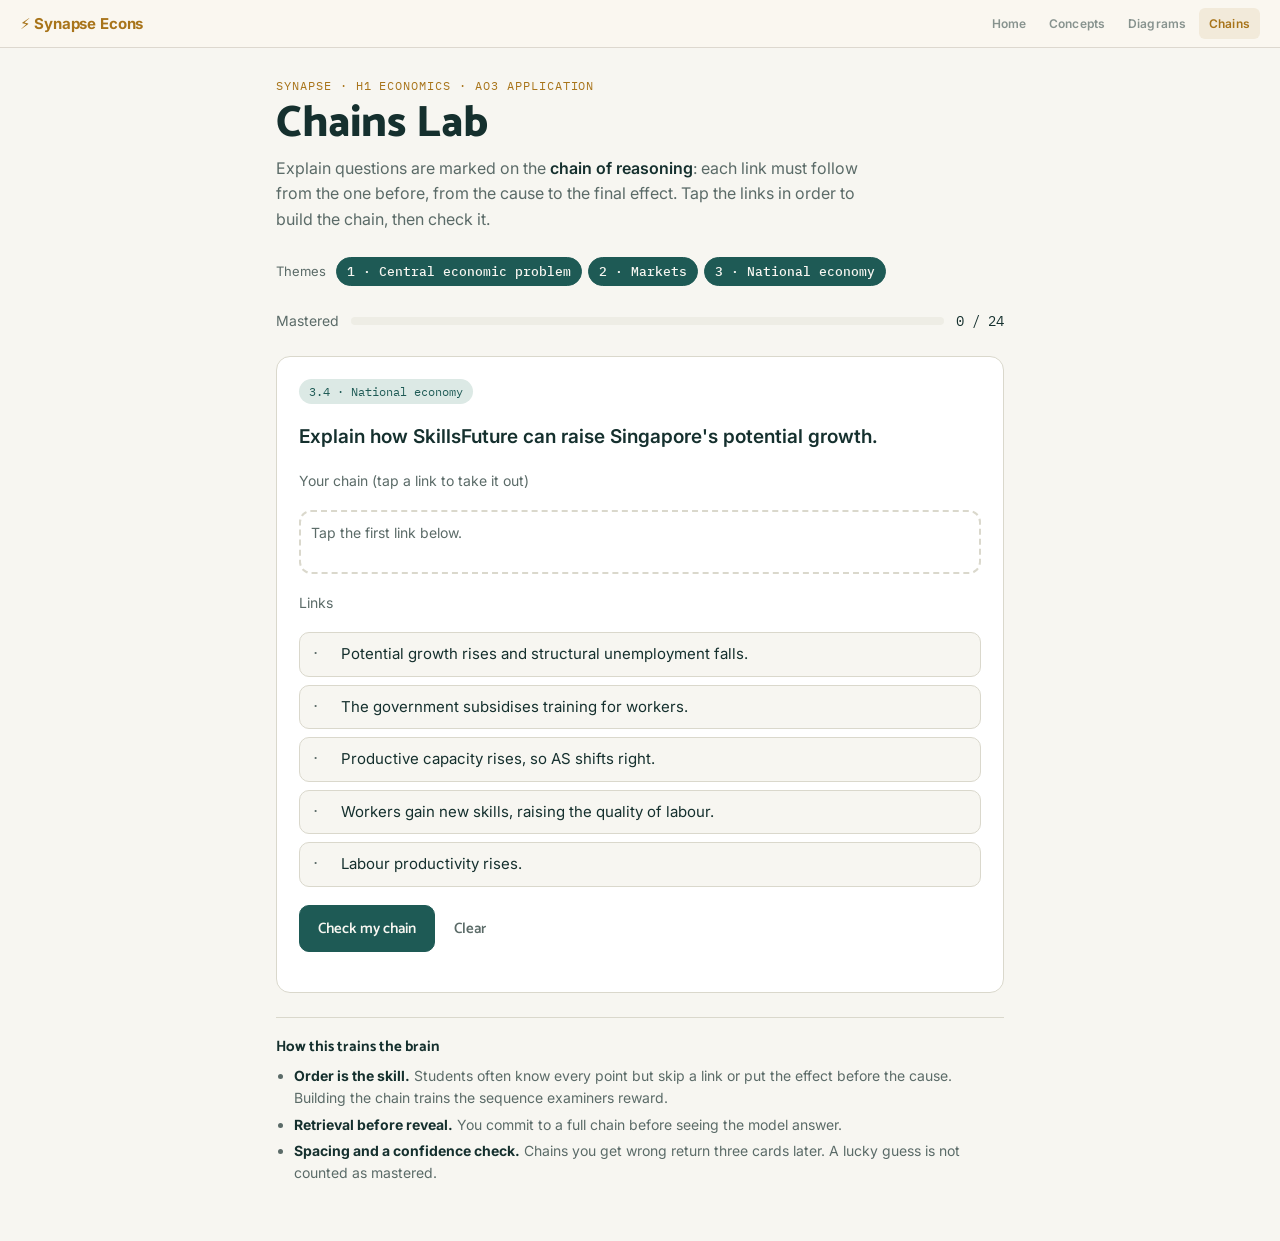
==== chains.html @ 805edfa6 "Synapse Econs v1: home page and Concepts, Diagrams and Chains labs for H1 Economics Built from the S" ====
<!DOCTYPE html>
<html lang="en-SG">
<head>
<meta charset="UTF-8">
<meta name="viewport" content="width=device-width,initial-scale=1,viewport-fit=cover">
<meta name="description" content="Build the chain of reasoning for H1 Economics explain questions, link by link.">
<meta property="og:title" content="Synapse Chains Lab">
<meta property="og:description" content="Build the chain of reasoning for H1 Economics explain questions, link by link.">
<meta property="og:type" content="website">
<link rel="icon" href="favicon.svg" type="image/svg+xml">
<title>Synapse Chains Lab</title>
<link rel="preconnect" href="https://fonts.googleapis.com">
<link rel="preconnect" href="https://fonts.gstatic.com" crossorigin>
<link rel="stylesheet" href="https://fonts.googleapis.com/css2?family=Catamaran:wght@500;700;800&family=Inter:wght@400;500;600&family=IBM+Plex+Mono:wght@500&display=swap">
<link rel="stylesheet" href="assets/lab.css">
</head>
<body class="light-nav">

<nav id="site-nav" aria-label="Synapse Econs navigation">
  <a class="nav-logo" href="index.html">⚡ Synapse Econs</a>
  <div class="nav-links">
    <a href="index.html" data-page="home">Home</a>
    <a href="concepts.html" data-page="concepts">Concepts</a>
    <a href="shifts.html" data-page="shifts">Diagrams</a>
    <a href="chains.html" data-page="chains">Chains</a>
  </div>
</nav>
<script>
(function(){
  var p=document.currentScript.closest('body').querySelectorAll('[data-page]');
  var cur=location.pathname.split('/').pop().replace('.html','');
  if(!cur||cur==='')cur='home';
  p.forEach(function(a){if(a.dataset.page===cur)a.classList.add('active')});
})();
</script>

<div class="wrap">
  <header>
    <div class="eyebrow">Synapse · H1 Economics · AO3 Application</div>
    <h1>Chains Lab</h1>
    <p class="lede">Explain questions are marked on the <b>chain of reasoning</b>: each link must follow from the one before, from the cause to the final effect. Tap the links in order to build the chain, then check it.</p>
  </header>

  <div class="levels" id="themes"><span class="lab">Themes</span></div>
  <div class="meter"><span>Mastered</span><div class="bar"><i class="mbar"></i></div><span class="num mnum"></span></div>
  <div class="card" id="dcard"></div>

  <footer class="why">
    <h3>How this trains the brain</h3>
    <ul>
      <li><b>Order is the skill.</b> Students often know every point but skip a link or put the effect before the cause. Building the chain trains the sequence examiners reward.</li>
      <li><b>Retrieval before reveal.</b> You commit to a full chain before seeing the model answer.</li>
      <li><b>Spacing and a confidence check.</b> Chains you get wrong return three cards later. A lucky guess is not counted as mastered.</li>
    </ul>
  </footer>
</div>

<script>
const esc=t=>String(t).replace(/[&<>"]/g,c=>({"&":"&amp;","<":"&lt;",">":"&gt;",'"':"&quot;"}[c]));
const shuffle=a=>{a=a.slice();for(let i=a.length-1;i>0;i--){const j=Math.random()*(i+1)|0;[a[i],a[j]]=[a[j],a[i]]}return a};
const pick=a=>a[Math.random()*a.length|0];
const ARCH=new URLSearchParams(location.search).get('view')==='architect';
const CHAINS=[
 {k:"2.1",q:"Explain how a higher excise duty on cigarettes affects consumer expenditure on cigarettes, given that demand is price inelastic.",x:[
  "The tax raises each unit's cost to sellers.",
  "Supply falls and the supply curve shifts left.",
  "At the original price there is a shortage, so the price rises.",
  "Quantity demanded falls along the demand curve.",
  "As demand is price inelastic, quantity falls proportionately less than price rises, so consumer expenditure rises."]},
 {k:"2.1",q:"Explain how the price mechanism responds to a rise in demand for electric vehicles.",x:[
  "Demand rises and creates a shortage at the original price.",
  "The price of EVs rises, signalling that consumers want more of them.",
  "Higher prices raise expected profits, giving firms an incentive to produce more.",
  "Resources move into EV production from other uses.",
  "The higher price also rations the available EVs among buyers willing and able to pay."]},
 {k:"2.1",q:"Explain how a maximum rent set below equilibrium affects the rental housing market.",x:[
  "The government sets the maximum rent below the equilibrium rent.",
  "Quantity demanded rises while quantity supplied falls.",
  "A shortage of rental housing results.",
  "Price can no longer ration, so units go by queues, ballots or connections.",
  "Some low-income tenants still cannot find housing, and illegal side payments may appear."]},
 {k:"2.1",q:"Explain how a minimum wage set above the equilibrium wage affects low-wage workers.",x:[
  "The minimum wage is set above the equilibrium wage.",
  "Firms demand less labour as it is now dearer.",
  "More people want to work at the higher wage, so labour supplied rises.",
  "A surplus of labour appears: unemployment among low-wage workers.",
  "Workers who keep their jobs earn more, which improves equity for them."]},
 {k:"2.2",q:"Explain why a free market over-produces goods that generate pollution.",x:[
  "Producers decide output where MPB = MPC, ignoring third parties.",
  "Production imposes an external cost (MEC) on third parties, such as poorer air quality.",
  "So MSC lies above MPC.",
  "Market output exceeds the social optimum where MSB = MSC.",
  "Too many resources go to the good, creating a deadweight loss: market failure."]},
 {k:"2.2",q:"Explain why a free market under-consumes education.",x:[
  "Individuals consume education where MPB = MPC.",
  "Education gives external benefits (MEB), such as a more productive workforce.",
  "So MSB lies above MPB.",
  "Market output is below the social optimum where MSB = MSC.",
  "Too few resources go to education, creating a deadweight loss: market failure."]},
 {k:"2.2",q:"Explain why the free market will not provide street lighting.",x:[
  "Street lighting is non-excludable: non-payers cannot be stopped from benefiting.",
  "Consumers free-ride and do not reveal their willingness to pay.",
  "Firms cannot charge or make a profit from providing it.",
  "It is also non-rivalrous, so it is efficient for all to use it once it exists.",
  "The market fails to provide it at all, so the government provides it directly, funded by taxes."]},
 {k:"2.2",q:"Explain why people may consume too little health screening without government help.",x:[
  "People under-estimate the benefit of early detection: information failure.",
  "Their perceived MPB is below the true MPB.",
  "They consume less than the amount that best serves their own interest.",
  "Society also loses the external benefit of a healthier workforce.",
  "Consumption is below the social optimum, creating a deadweight loss."]},
 {k:"2.3",q:"Explain how a per-unit tax can correct over-production of a good with a negative externality.",x:[
  "The government sets a tax equal to the MEC at the social optimum.",
  "Producers' costs rise, so the MPC curve shifts up to the MSC.",
  "Producers now take the external cost into account.",
  "Output falls to where MSB = MSC.",
  "The deadweight loss is removed and allocative efficiency is restored."]},
 {k:"2.3",q:"Explain how a subsidy on vaccinations moves consumption towards the social optimum.",x:[
  "The government pays producers a subsidy for each vaccination given.",
  "Costs of providing vaccinations fall, so supply shifts right.",
  "The price to consumers falls.",
  "Quantity demanded rises along the demand curve.",
  "Consumption moves towards the social optimum, reducing the deadweight loss."]},
 {k:"2.3",q:"Explain how tradeable permits limit carbon emissions at the lowest cost.",x:[
  "The government caps total emissions and issues permits up to the cap.",
  "Firms that can cut emissions cheaply do so and sell their spare permits.",
  "Firms with high costs of cutting emissions buy permits instead.",
  "Emissions are cut where it is cheapest to do so.",
  "Total pollution is held at the cap, and firms have an ongoing incentive to adopt cleaner technology."]},
 {k:"2.3",q:"Explain how public education reduces the over-consumption of sugary drinks.",x:[
  "Consumers under-estimate the health costs of sugary drinks.",
  "A campaign gives them accurate information on those costs.",
  "Their perceived benefit falls closer to the true benefit.",
  "Demand for sugary drinks falls.",
  "Consumption moves towards the social optimum, though change may be slow."]},
 {k:"1.1",q:"Explain the opportunity cost of higher government healthcare spending for an ageing population.",x:[
  "The government's budget is limited: resources are scarce.",
  "Spending more on healthcare means choosing to allocate funds there.",
  "Less is then available for other uses such as education or defence.",
  "The opportunity cost is the next best use of those funds that is forgone.",
  "The government must weigh this trade-off against the benefits of better healthcare."]},
 {k:"3.4",q:"Explain how expansionary fiscal policy can reduce demand-deficient unemployment.",x:[
  "The government raises spending on infrastructure.",
  "Government spending (G) rises, so AD shifts right.",
  "Firms raise output and hire more workers to meet the extra demand.",
  "Higher incomes raise consumption, a multiplied rise in national income.",
  "Real output rises and demand-deficient unemployment falls."]},
 {k:"3.3",q:"Explain how strong demand can cause demand-pull inflation.",x:[
  "Rising consumer confidence and export demand increase spending.",
  "AD shifts right.",
  "The economy is near full employment, so output cannot rise much further.",
  "Firms compete for scarce resources and raise prices.",
  "The general price level rises: demand-pull inflation."]},
 {k:"3.3",q:"Explain how a rise in world oil prices can cause cost-push inflation in Singapore.",x:[
  "World oil prices rise sharply.",
  "Firms' costs of production rise, as oil is a key input.",
  "AS shifts left.",
  "The general price level rises while real output falls.",
  "This is cost-push inflation, with higher unemployment too."]},
 {k:"3.4",q:"Explain how MAS can use the exchange rate to dampen imported inflation.",x:[
  "MAS allows the S$NEER to appreciate at a faster rate.",
  "Imports become cheaper in S$ terms.",
  "Costs of imported inputs and consumer goods fall.",
  "Cost-push pressure eases and AS is helped.",
  "The general price level rises less: imported inflation is dampened."]},
 {k:"3.4",q:"Explain how SkillsFuture can raise Singapore's potential growth.",x:[
  "The government subsidises training for workers.",
  "Workers gain new skills, raising the quality of labour.",
  "Labour productivity rises.",
  "Productive capacity rises, so AS shifts right.",
  "Potential growth rises and structural unemployment falls."]},
 {k:"3.3",q:"Explain how a global recession can raise unemployment in Singapore.",x:[
  "Incomes in Singapore's trading partners fall.",
  "Demand for Singapore's exports falls.",
  "AD shifts left.",
  "Firms cut output and need fewer workers.",
  "Demand-deficient unemployment rises."]},
 {k:"3.3",q:"Explain how automation can cause structural unemployment.",x:[
  "Firms adopt technology that automates tasks such as checkout.",
  "Demand for workers with those skills falls.",
  "Displaced workers lack the skills new jobs require.",
  "This occupational immobility prevents them from filling vacancies.",
  "Unemployment persists due to the mismatch: structural unemployment."]},
 {k:"3.2",q:"Explain how inflation can lower the material standard of living.",x:[
  "The general price level rises faster than nominal incomes.",
  "Real incomes fall.",
  "Households can afford fewer goods and services.",
  "The material standard of living falls.",
  "Those on fixed incomes, such as retirees, are hit hardest."]},
 {k:"3.4",q:"Explain how transfer payments can support inclusive growth.",x:[
  "The government collects more tax from higher-income groups.",
  "It gives transfers such as GST Vouchers and Workfare to lower-income households.",
  "Disposable incomes of poorer households rise relative to richer ones.",
  "The income gap narrows and the Gini coefficient falls.",
  "The benefits of growth are shared more widely: more inclusive growth."]},
 {k:"3.4",q:"Explain how a cut in interest rates raises output in an economy that uses interest-rate policy.",x:[
  "The central bank lowers interest rates.",
  "The cost of borrowing falls.",
  "Firms invest more and households borrow to consume more.",
  "AD shifts right.",
  "Real output and employment rise."]},
 {k:"3.1",q:"Explain how trade affects Singapore's standard of living through AD and AS.",x:[
  "Strong external demand raises Singapore's exports.",
  "Net exports rise, so AD rises.",
  "Imports of cheaper inputs and capital goods lower firms' costs and raise capacity.",
  "AS also rises.",
  "Real national income per capita rises, raising the material standard of living."]}
];

const THEME_NAMES={1:"Central economic problem",2:"Markets",3:"National economy"};
CHAINS.forEach((v,i)=>{v.id=i;v.th=+v.k[0]});
const KEY='synapse-econs-chains-v1';let st={box:{},th:[1,2,3]};
try{const s=JSON.parse(localStorage.getItem(KEY)||'null');if(s&&s.box)st=Object.assign(st,s)}catch(e){}
const save=()=>{try{localStorage.setItem(KEY,JSON.stringify(st))}catch(e){}};
const MASTER=3;const pool=()=>CHAINS.filter(v=>st.th.includes(v.th));
const thEl=document.getElementById('themes');
[1,2,3].forEach(t=>{const b=document.createElement('button');b.className='lv';b.textContent=`${t} · ${THEME_NAMES[t]}`;b.setAttribute('aria-pressed',st.th.includes(t));
  b.onclick=()=>{const on=st.th.includes(t);if(on&&st.th.length===1)return;st.th=on?st.th.filter(x=>x!==t):[...st.th,t].sort();b.setAttribute('aria-pressed',!on);save();meter();startDrill()};thEl.appendChild(b)});
function meter(){const P=pool(),m=P.filter(v=>(st.box[v.id]||0)>=MASTER).length;
  document.querySelector('.mbar').style.width=(P.length?m/P.length*100:0)+'%';document.querySelector('.mnum').textContent=`${m} / ${P.length}`}

let dq=[],cur=null,round={seen:0,first:0},firstSet=new Set();
function startDrill(){dq=shuffle(pool()).sort((a,b)=>(st.box[a.id]||0)-(st.box[b.id]||0)).slice(0,6);round={seen:0,first:0};firstSet=new Set();next()}
function next(){
  const el=document.getElementById('dcard');
  if(!dq.length){
    const P=pool(),m=P.filter(v=>(st.box[v.id]||0)>=MASTER).length;
    el.innerHTML=`<div class="chips"><span class="chip">Round complete</span></div><div class="score">${round.first} / ${round.seen}<small>chains right on the first try</small></div>
      <p class="hint">${m} of ${P.length} chains mastered in the selected themes.</p><div class="row"><button class="btn primary" id="again">Next round</button></div>`;
    document.getElementById('again').onclick=startDrill;return}
  const v=dq.shift();let order=shuffle(v.x.map((_,i)=>i));
  while(v.x.length>1&&order.every((o,i)=>o===i))order=shuffle(order);
  cur={v,order,placed:[],done:false};render();
}
function render(){
  const {v,order,placed,done}=cur,el=document.getElementById('dcard');
  el.innerHTML=`<div class="chips"><span class="chip">${v.k} · ${THEME_NAMES[v.th]}</span>${ARCH?`<span class="arch">id ${v.id} · box ${st.box[v.id]||0}</span>`:''}</div>
    <p class="prompt">${esc(v.q)}</p>
    <p class="hint" style="margin:0">Your chain${done?'':' (tap a link to take it out)'}</p>
    <div class="steps slots" id="slots">${placed.length?placed.map((i,p)=>`<button class="step placed${done?(i===p?' good':' bad'):''}" data-i="${i}" ${done?'disabled':''}><span class="k">${p+1}</span>${esc(v.x[i])}</button>`).join(''):'<span class="hint">Tap the first link below.</span>'}</div>
    ${done?'':`<p class="hint" style="margin:0">Links</p><div class="steps pool">${order.map(i=>`<button class="step" data-i="${i}" ${placed.includes(i)?'disabled':''}><span class="k">·</span>${esc(v.x[i])}</button>`).join('')}</div>
    <div class="row"><button class="btn primary" id="chk" ${placed.length<v.x.length?'disabled':''}>Check my chain</button><button class="btn ghost" id="clr">Clear</button></div>`}
    <div id="fb"></div>`;
  if(done)return;
  el.querySelectorAll('.pool .step').forEach(b=>b.onclick=()=>{cur.placed.push(+b.dataset.i);render()});
  el.querySelectorAll('#slots .step').forEach(b=>b.onclick=()=>{cur.placed=cur.placed.filter(i=>i!==+b.dataset.i);render()});
  document.getElementById('clr').onclick=()=>{cur.placed=[];render()};
  document.getElementById('chk').onclick=check;
}
function check(){
  const {v,placed}=cur;cur.done=true;const ok=placed.every((i,p)=>i===p);render();
  if(!firstSet.has(v.id)){firstSet.add(v.id);round.seen++;if(ok)round.first++}
  const model=`<ol style="margin:0;padding-left:20px;display:flex;flex-direction:column;gap:4px">${v.x.map(s=>`<li>${esc(s)}</li>`).join('')}</ol>`;
  const fb=document.getElementById('fb');
  if(ok){fb.innerHTML=`<div class="fb good"><h3>Every link in order.</h3><p class="ask">Were you sure, or did you guess?</p><div class="row"><button class="btn primary" id="s">I was sure</button><button class="btn" id="g">I guessed</button></div></div>`;
    document.getElementById('s').onclick=()=>{st.box[v.id]=Math.min(MASTER,(st.box[v.id]||0)+1);save();meter();next()};
    document.getElementById('g').onclick=()=>{st.box[v.id]=Math.max(1,st.box[v.id]||0);save();meter();dq.splice(Math.min(3,dq.length),0,v);next()};document.getElementById('s').focus();}
  else{st.box[v.id]=0;save();meter();dq.splice(Math.min(3,dq.length),0,v);
    const n=placed.filter((i,p)=>i===p).length;
    fb.innerHTML=`<div class="fb bad"><h3>${n} of ${v.x.length} links in the right place. The model chain:</h3>${model}<p class="ask">This chain comes back in three cards.</p><div class="row"><button class="btn primary" id="n">Next</button></div></div>`;
    document.getElementById('n').onclick=next;document.getElementById('n').focus();}
}
meter();startDrill();

</script>
</body>
</html>
---- assets/lab.css ----
/* Synapse Econs shared lab styles (adapted from Synapse Tamil) */

#site-nav{
  position:sticky;top:0;z-index:100;
  background:rgba(13,27,42,0.92);
  backdrop-filter:blur(12px);
  -webkit-backdrop-filter:blur(12px);
  border-bottom:1px solid rgba(255,255,255,0.07);
  padding:0 20px;
  display:flex;align-items:center;gap:0;
  height:48px;
  font-family:'Inter',system-ui,sans-serif;
}
.nav-logo{
  font-size:15px;font-weight:700;color:#F5B800;
  text-decoration:none;letter-spacing:-0.01em;
  margin-right:auto;white-space:nowrap;
  font-family:'Inter',system-ui,sans-serif;
}
.nav-links{display:flex;gap:2px;overflow-x:auto;scrollbar-width:none}
.nav-links::-webkit-scrollbar{display:none}
.nav-links a{
  font-size:12px;font-weight:600;
  color:rgba(240,237,230,0.6);
  text-decoration:none;
  padding:6px 10px;border-radius:6px;
  white-space:nowrap;
  transition:color .15s,background .15s;
  letter-spacing:0.02em;
  font-family:'Inter',system-ui,sans-serif;
}
.nav-links a:hover{color:#F0EDE6;background:rgba(255,255,255,0.08)}
.nav-links a.active{color:#F5B800;background:rgba(245,184,0,0.1)}
@media(max-width:480px){
  .nav-logo{font-size:13px;margin-right:12px}
  .nav-links a{font-size:11px;padding:5px 8px}
}
/* Override nav bg for light pages */
body.light-nav #site-nav{
  background:rgba(250,247,240,0.95);
  border-bottom:1px solid #DDD8CF;
}
body.light-nav .nav-logo{color:#A8741A}
body.light-nav .nav-links a{color:rgba(21,48,46,0.5)}
body.light-nav .nav-links a:hover{color:#15302E;background:rgba(0,0,0,0.05)}
body.light-nav .nav-links a.active{color:#A8741A;background:rgba(168,116,26,0.1)}


:root{
  --bg:#F7F6F1; --surface:#FFFFFF; --sunk:#EEEDE5; --ink:#15302E; --muted:#5B6B68; --line:#DAD8CC;
  --accent:#A8741A; --accent-soft:#F3E6C8; --teal:#1E5A55; --teal-soft:#DCE9E5;
  --good:#2C7A4B; --good-soft:#DDF0E3; --bad:#B03A33; --bad-soft:#F8E1DE; --onacc:#FFFFFF;
  --display:"Catamaran",system-ui,sans-serif;
  --body:"Inter",system-ui,sans-serif;
  --mono:"IBM Plex Mono",ui-monospace,monospace;
}
@media (prefers-color-scheme: dark){
  :root:not([data-theme="light"]){
    color-scheme:dark;
    --bg:#101816; --surface:#17221F; --sunk:#0C1311; --ink:#E6EEEA; --muted:#98A9A4; --line:#2A3834;
    --accent:#DDAA48; --accent-soft:#3A2F17; --teal:#7FC3B8; --teal-soft:#1D3431;
    --good:#6CCB90; --good-soft:#18331F; --bad:#EE8A80; --bad-soft:#3A1C19; --onacc:#1A1206;
  }
}
:root[data-theme="dark"]{
  color-scheme:dark;
  --bg:#101816; --surface:#17221F; --sunk:#0C1311; --ink:#E6EEEA; --muted:#98A9A4; --line:#2A3834;
  --accent:#DDAA48; --accent-soft:#3A2F17; --teal:#7FC3B8; --teal-soft:#1D3431;
  --good:#6CCB90; --good-soft:#18331F; --bad:#EE8A80; --bad-soft:#3A1C19; --onacc:#1A1206;
}
*{box-sizing:border-box}
body{background:var(--bg);color:var(--ink);font-family:var(--body);font-size:16px;line-height:1.6;margin:0}
.wrap{max-width:760px;margin:0 auto;padding-inline:16px;padding-block:28px 56px;display:flex;flex-direction:column;gap:24px}
.eyebrow{font-family:var(--mono);font-size:12px;letter-spacing:.08em;text-transform:uppercase;color:var(--accent)}
h1{font-family:var(--display);font-weight:800;font-size:clamp(30px,6vw,44px);line-height:1.15;margin:4px 0 6px;text-wrap:balance}
.lede{color:var(--muted);margin:0;max-width:60ch}
.lede b{color:var(--ink);font-weight:600}
.types{display:flex;flex-wrap:wrap;gap:6px;margin-top:12px}
.types span{font-family:var(--mono);font-size:12px;color:var(--muted);background:var(--sunk);padding:3px 9px;border-radius:6px}
.types b{color:var(--ink);font-weight:500}

.tabs{display:flex;gap:4px;border-bottom:1px solid var(--line);overflow-x:auto}
.tab{font:600 15px var(--display);background:none;border:0;color:var(--muted);padding:10px 14px;border-bottom:3px solid transparent;cursor:pointer;white-space:nowrap}
.tab[aria-selected="true"]{color:var(--ink);border-color:var(--accent)}
.tab small{font-family:var(--mono);font-weight:500;font-size:11px;margin-left:6px;opacity:.8}
button:focus-visible{outline:3px solid var(--accent);outline-offset:2px}

.levels{display:flex;gap:6px;flex-wrap:wrap;align-items:center}
.levels .lab{font-size:13px;color:var(--muted);margin-right:4px}
.lv{font:500 13px var(--mono);padding:5px 10px;border-radius:99px;border:1px solid var(--line);background:var(--surface);color:var(--muted);cursor:pointer}
.lv[aria-pressed="true"]{background:var(--teal);border-color:var(--teal);color:var(--bg)}
.meter{display:flex;align-items:center;gap:12px;font-size:14px;color:var(--muted)}
.bar{flex:1;height:8px;background:var(--sunk);border-radius:99px;overflow:hidden}
.bar i{display:block;height:100%;background:var(--teal);border-radius:99px;transition:width .4s}
.num{font-family:var(--mono);font-variant-numeric:tabular-nums;color:var(--ink)}

.card{background:var(--surface);border:1px solid var(--line);border-radius:14px;padding:22px;display:flex;flex-direction:column;gap:18px}
.chips{display:flex;gap:8px;flex-wrap:wrap;align-items:center}
.chip{font-family:var(--mono);font-size:12px;padding:3px 10px;border-radius:99px;background:var(--teal-soft);color:var(--teal)}
.chip.src{background:var(--accent-soft);color:var(--accent)}
.verse{font:600 22px/1.9 var(--display);margin:0}
.verse .l2{display:block}
.blank{display:inline-block;min-width:5em;border-bottom:2px solid var(--ink);text-align:center;padding:0 6px}
.blank.good{color:var(--good);border-color:var(--good)} .blank.bad{color:var(--bad);border-color:var(--bad)}
.meaning{font-size:15px;color:var(--muted);margin:0;border-left:3px solid var(--accent);padding-left:12px}
.meaning b{color:var(--ink);font-weight:600}
.opts{display:grid;grid-template-columns:1fr 1fr;gap:10px}
.opt{font:700 20px var(--display);padding:14px 8px;border-radius:12px;border:2px solid var(--line);background:var(--bg);color:var(--ink);cursor:pointer;display:flex;gap:10px;align-items:center;justify-content:center;transition:transform .12s,border-color .12s}
.opt .n{font:500 13px var(--mono);color:var(--muted)}
.opt:hover:not(:disabled){border-color:var(--teal);transform:translateY(-1px)}
.opt.good{border-color:var(--good);background:var(--good-soft)} .opt.bad{border-color:var(--bad);background:var(--bad-soft)}
.opt:disabled{cursor:default}
.fb{border-radius:12px;padding:16px;display:flex;flex-direction:column;gap:10px}
.fb.good{background:var(--good-soft)} .fb.bad{background:var(--bad-soft)}
.fb h3{margin:0;font:700 17px var(--display)}
.fb.good h3{color:var(--good)} .fb.bad h3{color:var(--bad)}
.fb .full{font:600 18px/1.8 var(--display);margin:0}
.ask{font-size:14px;margin:0;font-weight:500}
.row{display:flex;gap:10px;flex-wrap:wrap;align-items:center}
.btn{font:600 15px var(--display);padding:10px 18px;border-radius:10px;border:1px solid var(--line);background:var(--surface);color:var(--ink);cursor:pointer}
.btn.primary{background:var(--teal);border-color:var(--teal);color:var(--bg)}
.btn.ghost{border-color:transparent;background:transparent;color:var(--muted);padding-inline:8px}
.hint{font-size:14px;color:var(--muted);margin:0}

/* build */
.slots{min-height:64px;border:2px dashed var(--line);border-radius:12px;padding:10px;display:flex;flex-wrap:wrap;gap:8px;align-content:flex-start}
.slots.good{border-style:solid;border-color:var(--good);background:var(--good-soft)}
.slots.bad{border-style:solid;border-color:var(--bad);background:var(--bad-soft)}
.brk{flex-basis:100%;height:0}
.tiles{display:flex;flex-wrap:wrap;gap:8px}
.tile{font:600 18px var(--display);padding:6px 12px;border-radius:8px;border:1px solid var(--line);background:var(--sunk);color:var(--ink);cursor:pointer}
.tile.placed{background:var(--surface);border-color:var(--teal)}
.tile.wrong{border-color:var(--bad);color:var(--bad)}
.tile:disabled{opacity:.25;cursor:default}

/* exam */
.paper{background:var(--surface);border:1px solid var(--line);border-radius:4px;padding:22px;display:flex;flex-direction:column;gap:20px}
.paperhead{display:flex;justify-content:space-between;gap:12px;flex-wrap:wrap;align-items:baseline;border-bottom:1px solid var(--line);padding-bottom:12px}
.paperhead h2{font:700 20px var(--display);margin:0}
.instr{font-size:14px;color:var(--muted);margin:0}
.q{display:grid;grid-template-columns:44px 1fr;gap:10px}
.qn{font-family:var(--mono);font-size:14px;padding-top:4px;color:var(--muted)}
.q .verse{font-size:18px}
.qopts{display:grid;grid-template-columns:repeat(2,minmax(0,1fr));gap:4px 16px;margin-top:6px}
.qopts label{display:flex;gap:8px;align-items:center;font-size:16px;cursor:pointer;padding:3px 6px;border-radius:6px}
.qopts label.good{background:var(--good-soft);color:var(--good)} .qopts label.bad{background:var(--bad-soft);color:var(--bad)}
.qopts input{accent-color:var(--teal)}
.res{font-size:14px;margin-top:6px;color:var(--muted)}
.score{font:800 34px var(--display);color:var(--teal)}
.score small{font:500 14px var(--body);color:var(--muted);margin-left:8px}

/* book */
.lvhead{font:700 18px var(--display);margin:8px 0 0;display:flex;gap:10px;align-items:baseline}
.lvhead span{font:500 12px var(--mono);color:var(--muted)}
.entry{display:grid;grid-template-columns:auto 1fr;gap:2px 12px;padding:10px 0;border-bottom:1px solid var(--line)}
.entry .t{font:500 11px var(--mono);color:var(--accent);padding-top:6px;min-width:5.5em}
.entry .v{font:600 18px/1.7 var(--display);margin:0;cursor:default}
.entry .m{grid-column:2;font-size:14px;color:var(--muted)}
.entry .tested{color:var(--accent);font-weight:500;font-family:var(--mono);font-size:12px}
body.cover .entry .v{filter:blur(7px);cursor:pointer;user-select:none}
body.cover .entry .v.show{filter:none}
.psel{font:500 15px var(--body);padding:8px 10px;border-radius:10px;border:1px solid var(--line);background:var(--surface);color:var(--ink);max-width:100%}
.topbox{background:var(--accent-soft);border-radius:12px;padding:6px 14px 10px;margin-bottom:10px}
.topbox .entry{border-color:var(--line)}
.why{font-size:14px;color:var(--muted);border-top:1px solid var(--line);padding-top:16px}
.why h3{font:700 15px var(--display);color:var(--ink);margin:0 0 6px}
.why ul{margin:0;padding-left:18px;display:flex;flex-direction:column;gap:4px}
@media (max-width:520px){
  .card,.paper{padding:16px}
  .verse{font-size:19px}
  .opt{font-size:17px}
  .qopts{grid-template-columns:1fr}
}
@media (prefers-reduced-motion:reduce){*{transition:none!important}}

.opts4{display:grid;grid-template-columns:1fr 1fr;gap:10px}
.word{font:800 clamp(30px,8vw,40px)/1.2 var(--display);margin:0}
.syns{display:flex;flex-wrap:wrap;gap:6px}
.syn{font:600 16px var(--body);background:var(--surface);border:1px solid var(--line);border-radius:8px;padding:3px 10px}
.eng{font-size:14px;color:var(--muted)}
.seg2{display:inline-flex;border:1px solid var(--line);border-radius:10px;overflow:hidden}
.seg2 button{font:600 14px var(--display);padding:8px 14px;border:0;background:var(--surface);color:var(--muted);cursor:pointer}
.seg2 button[aria-pressed="true"]{background:var(--teal);color:var(--bg)}
.theme{display:flex;flex-direction:column;gap:8px;padding:14px 0;border-bottom:1px solid var(--line)}
.theme h3{font:700 18px var(--display);margin:0;display:flex;gap:10px;align-items:baseline}
.theme h3 span{font:500 12px var(--mono);color:var(--muted)}
.theme ul{margin:0;padding-left:18px;display:flex;flex-direction:column;gap:4px;font-size:16px}
.phrase{font:600 20px/1.6 var(--body);margin:0;border-left:3px solid var(--accent);padding-left:12px}
.vrow{display:grid;grid-template-columns:2.4em minmax(7em,auto) 1fr;gap:4px 12px;padding:8px 0;border-bottom:1px solid var(--line);align-items:baseline}
.vrow .n{font:500 12px var(--mono);color:var(--muted)}
.vrow .w{font:700 17px var(--display)}
.vrow .d{font-size:15px}
.vrow .d small{display:block;color:var(--muted);font-size:13px}
body.cover .vrow .d{filter:blur(6px);cursor:pointer}
body.cover .vrow .d.show{filter:none}
[hidden]{display:none!important}
@media (max-width:520px){.opts4{grid-template-columns:1fr}.vrow{grid-template-columns:2.2em 1fr}.vrow .d{grid-column:2}}

/* econs additions */
.prompt{font:600 19px/1.55 var(--body);margin:0}
.term{font:800 clamp(24px,6vw,32px)/1.25 var(--display);margin:0}
.def{font:500 16px/1.5 var(--body);text-align:left;justify-content:flex-start}
.opts4 .opt.def{font:500 15px/1.45 var(--body);padding:12px 14px}
.steps{display:flex;flex-direction:column;gap:8px}
.step{display:flex;gap:10px;align-items:flex-start;font-size:15px;line-height:1.5;padding:10px 12px;border-radius:10px;border:1px solid var(--line);background:var(--bg);color:var(--ink);text-align:left;cursor:pointer;font-family:var(--body)}
.step .k{font:500 12px var(--mono);color:var(--muted);min-width:1.6em;padding-top:2px}
.step.placed{border-color:var(--teal);background:var(--surface)}
.step.good{border-color:var(--good);background:var(--good-soft)}
.step.bad{border-color:var(--bad);background:var(--bad-soft)}
.step:disabled{cursor:default}
.pool .step:disabled{opacity:.25}
.diagram{width:100%;max-width:360px;height:auto;align-self:center}
.diagram text{font-family:var(--mono);font-size:11px;fill:var(--muted)}
.why b{color:var(--ink)}
.arch{font:500 11px var(--mono);color:var(--muted)}
@media (prefers-color-scheme: dark){
  :root:not([data-theme="light"]) body.light-nav #site-nav{background:rgba(13,27,42,0.92);border-bottom-color:rgba(255,255,255,0.07)}
  :root:not([data-theme="light"]) body.light-nav .nav-logo{color:#F5B800}
  :root:not([data-theme="light"]) body.light-nav .nav-links a{color:rgba(240,237,230,0.6)}
  :root:not([data-theme="light"]) body.light-nav .nav-links a.active{color:#F5B800;background:rgba(245,184,0,0.1)}
}
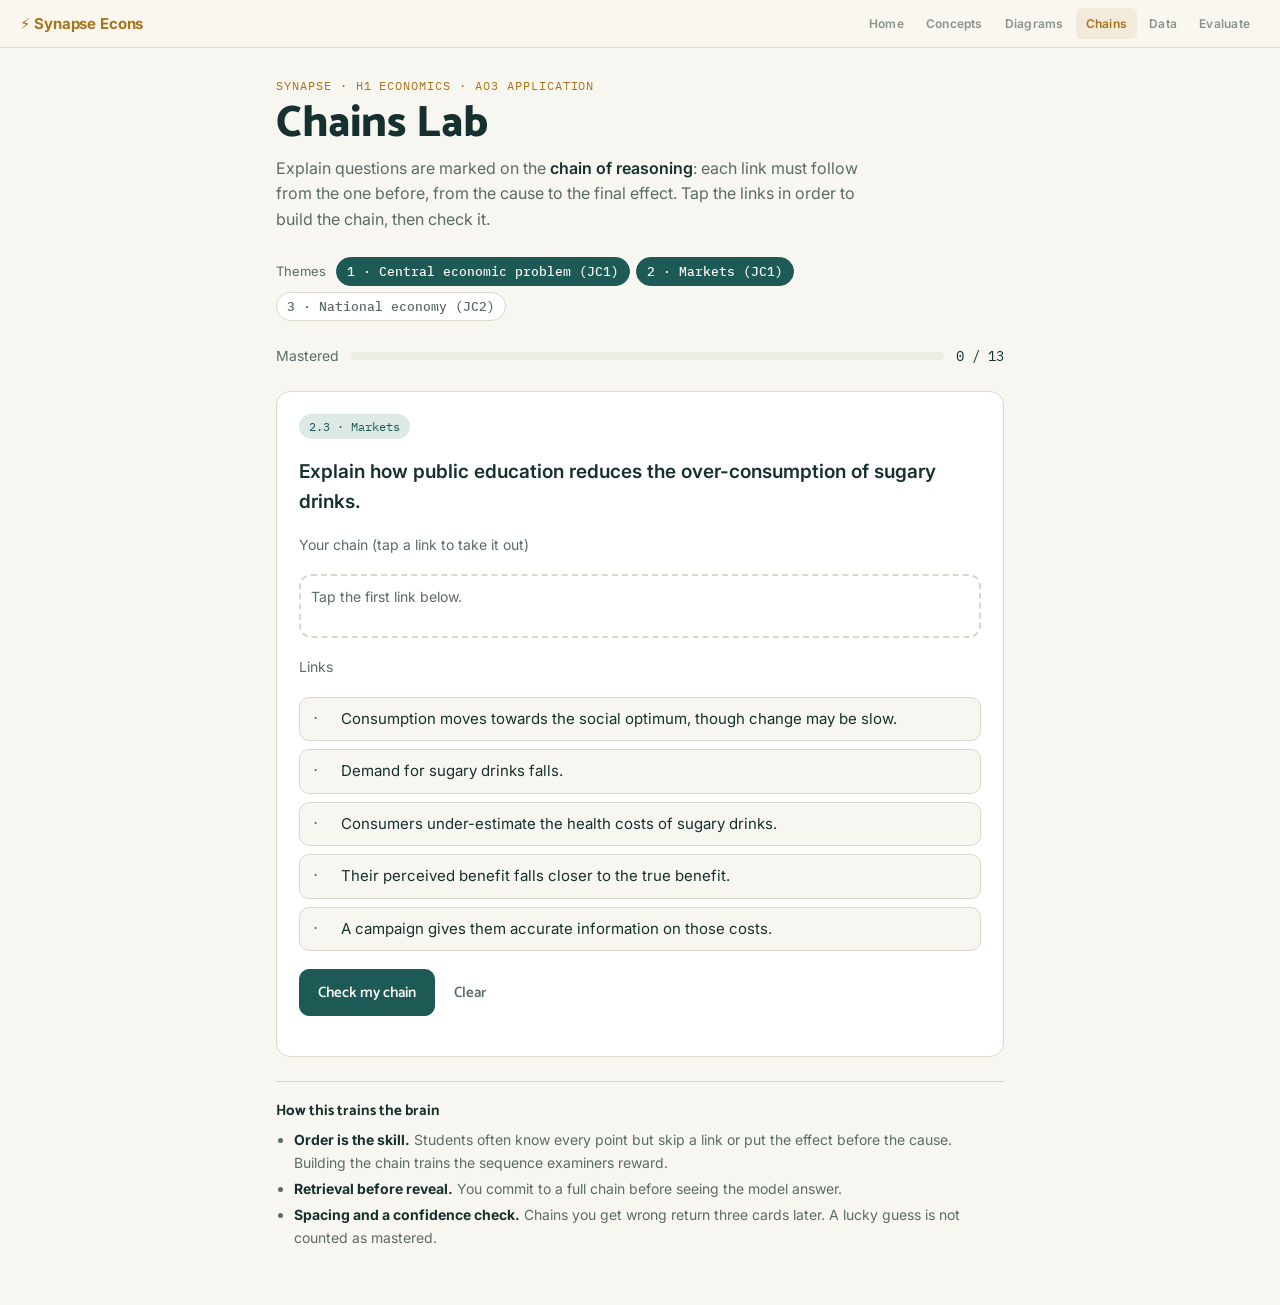
==== commit 9676e615: "Add Data Response and Evaluation labs (JC1 topics); default labs to JC1 Data Response: five mini cas" ====
--- a/chains.html
+++ b/chains.html
@@ -23,6 +23,8 @@
     <a href="concepts.html" data-page="concepts">Concepts</a>
     <a href="shifts.html" data-page="shifts">Diagrams</a>
     <a href="chains.html" data-page="chains">Chains</a>
+    <a href="data.html" data-page="data">Data</a>
+    <a href="evaluate.html" data-page="evaluate">Evaluate</a>
   </div>
 </nav>
 <script>
@@ -208,13 +210,14 @@
 ];
 
 const THEME_NAMES={1:"Central economic problem",2:"Markets",3:"National economy"};
+const YEAR={1:"JC1",2:"JC1",3:"JC2"};
 CHAINS.forEach((v,i)=>{v.id=i;v.th=+v.k[0]});
-const KEY='synapse-econs-chains-v1';let st={box:{},th:[1,2,3]};
+const KEY='synapse-econs-chains-v2';let st={box:{},th:[1,2]};
 try{const s=JSON.parse(localStorage.getItem(KEY)||'null');if(s&&s.box)st=Object.assign(st,s)}catch(e){}
 const save=()=>{try{localStorage.setItem(KEY,JSON.stringify(st))}catch(e){}};
 const MASTER=3;const pool=()=>CHAINS.filter(v=>st.th.includes(v.th));
 const thEl=document.getElementById('themes');
-[1,2,3].forEach(t=>{const b=document.createElement('button');b.className='lv';b.textContent=`${t} · ${THEME_NAMES[t]}`;b.setAttribute('aria-pressed',st.th.includes(t));
+[1,2,3].forEach(t=>{const b=document.createElement('button');b.className='lv';b.textContent=`${t} · ${THEME_NAMES[t]} (${YEAR[t]})`;b.setAttribute('aria-pressed',st.th.includes(t));
   b.onclick=()=>{const on=st.th.includes(t);if(on&&st.th.length===1)return;st.th=on?st.th.filter(x=>x!==t):[...st.th,t].sort();b.setAttribute('aria-pressed',!on);save();meter();startDrill()};thEl.appendChild(b)});
 function meter(){const P=pool(),m=P.filter(v=>(st.box[v.id]||0)>=MASTER).length;
   document.querySelector('.mbar').style.width=(P.length?m/P.length*100:0)+'%';document.querySelector('.mnum').textContent=`${m} / ${P.length}`}
--- a/assets/lab.css
+++ b/assets/lab.css
@@ -219,3 +219,25 @@
   :root:not([data-theme="light"]) body.light-nav .nav-links a{color:rgba(240,237,230,0.6)}
   :root:not([data-theme="light"]) body.light-nav .nav-links a.active{color:#F5B800;background:rgba(245,184,0,0.1)}
 }
+/* data + evaluation labs */
+.extract{font-size:15px;line-height:1.65;margin:0;background:var(--sunk);border-radius:10px;padding:14px 16px}
+.extract b{font:600 12px var(--mono);letter-spacing:.06em;text-transform:uppercase;color:var(--accent);display:block;margin-bottom:6px}
+table.dt{border-collapse:collapse;width:100%;font-size:14px;font-variant-numeric:tabular-nums}
+table.dt caption{text-align:left;font-weight:600;margin-bottom:6px;font-size:14px}
+table.dt th,table.dt td{padding:6px 8px;border-bottom:1px solid var(--line);text-align:right}
+table.dt th:first-child,table.dt td:first-child{text-align:left}
+table.dt th{font-weight:600;color:var(--muted);font-size:13px}
+.tblwrap{overflow-x:auto}
+.srcnote{font-size:12px;color:var(--muted);margin:0}
+.chart{width:100%;height:auto}
+.chart text{font-family:var(--mono);font-size:10px;fill:var(--muted)}
+.qbox{border-top:1px solid var(--line);padding-top:16px;display:flex;flex-direction:column;gap:12px}
+.qhead{display:flex;justify-content:space-between;gap:10px;align-items:baseline}
+.qhead b{font:700 15px var(--display)}
+.qhead span{font:500 12px var(--mono);color:var(--muted)}
+textarea.ans{font:15px/1.5 var(--body);width:100%;min-height:110px;padding:10px 12px;border-radius:10px;border:1px solid var(--line);background:var(--bg);color:var(--ink);resize:vertical}
+.pts{display:flex;flex-direction:column;gap:8px;margin:0;padding:0;list-style:none}
+.pts label{display:flex;gap:10px;align-items:flex-start;font-size:15px;line-height:1.5;cursor:pointer}
+.pts input{margin-top:4px;accent-color:var(--teal);width:18px;height:18px;flex:none}
+.tag{font:500 11px var(--mono);padding:2px 8px;border-radius:99px;background:var(--accent-soft);color:var(--accent)}
+.opts1{display:grid;grid-template-columns:1fr;gap:10px}
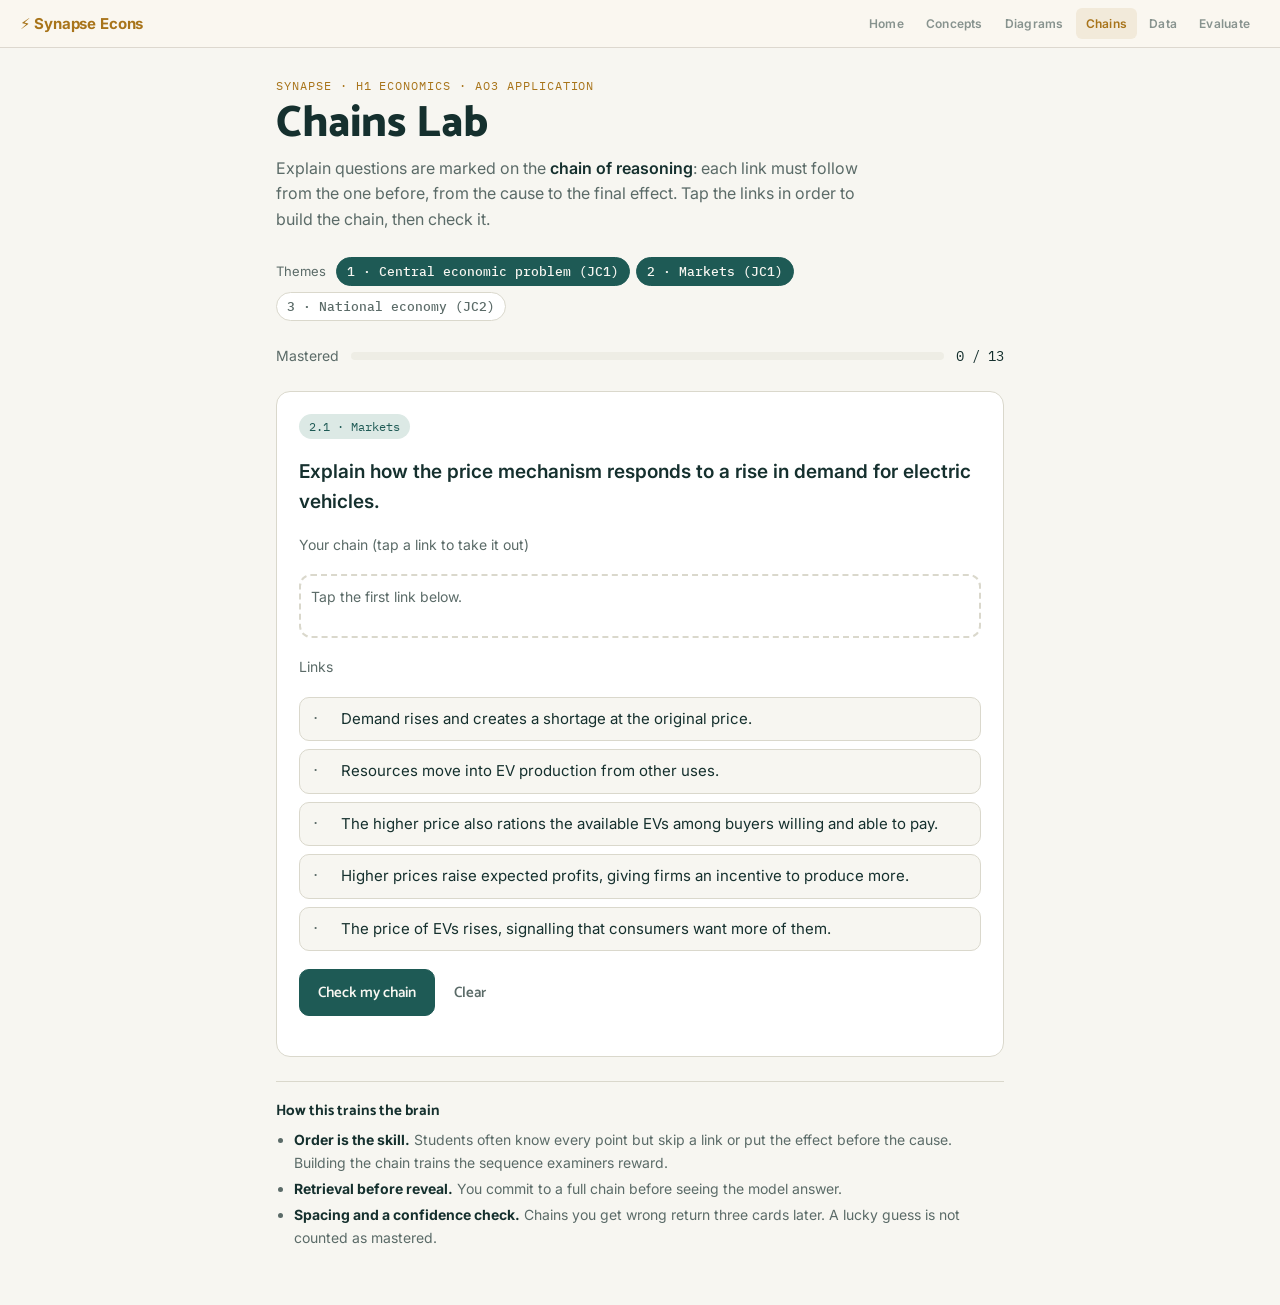
==== commit c25d8ced: "Add optional sign-up and usage tracking (dormant until configured) A consent form collects name, sch" ====
--- a/chains.html
+++ b/chains.html
@@ -226,7 +226,7 @@
 function startDrill(){dq=shuffle(pool()).sort((a,b)=>(st.box[a.id]||0)-(st.box[b.id]||0)).slice(0,6);round={seen:0,first:0};firstSet=new Set();next()}
 function next(){
   const el=document.getElementById('dcard');
-  if(!dq.length){
+  if(!dq.length){window.synTrack&&synTrack('round',{lab:'chains',score:round.first,of:round.seen});
     const P=pool(),m=P.filter(v=>(st.box[v.id]||0)>=MASTER).length;
     el.innerHTML=`<div class="chips"><span class="chip">Round complete</span></div><div class="score">${round.first} / ${round.seen}<small>chains right on the first try</small></div>
       <p class="hint">${m} of ${P.length} chains mastered in the selected themes.</p><div class="row"><button class="btn primary" id="again">Next round</button></div>`;
@@ -266,5 +266,7 @@
 meter();startDrill();
 
 </script>
+<script src="assets/config.js"></script>
+<script src="assets/track.js" defer></script>
 </body>
 </html>
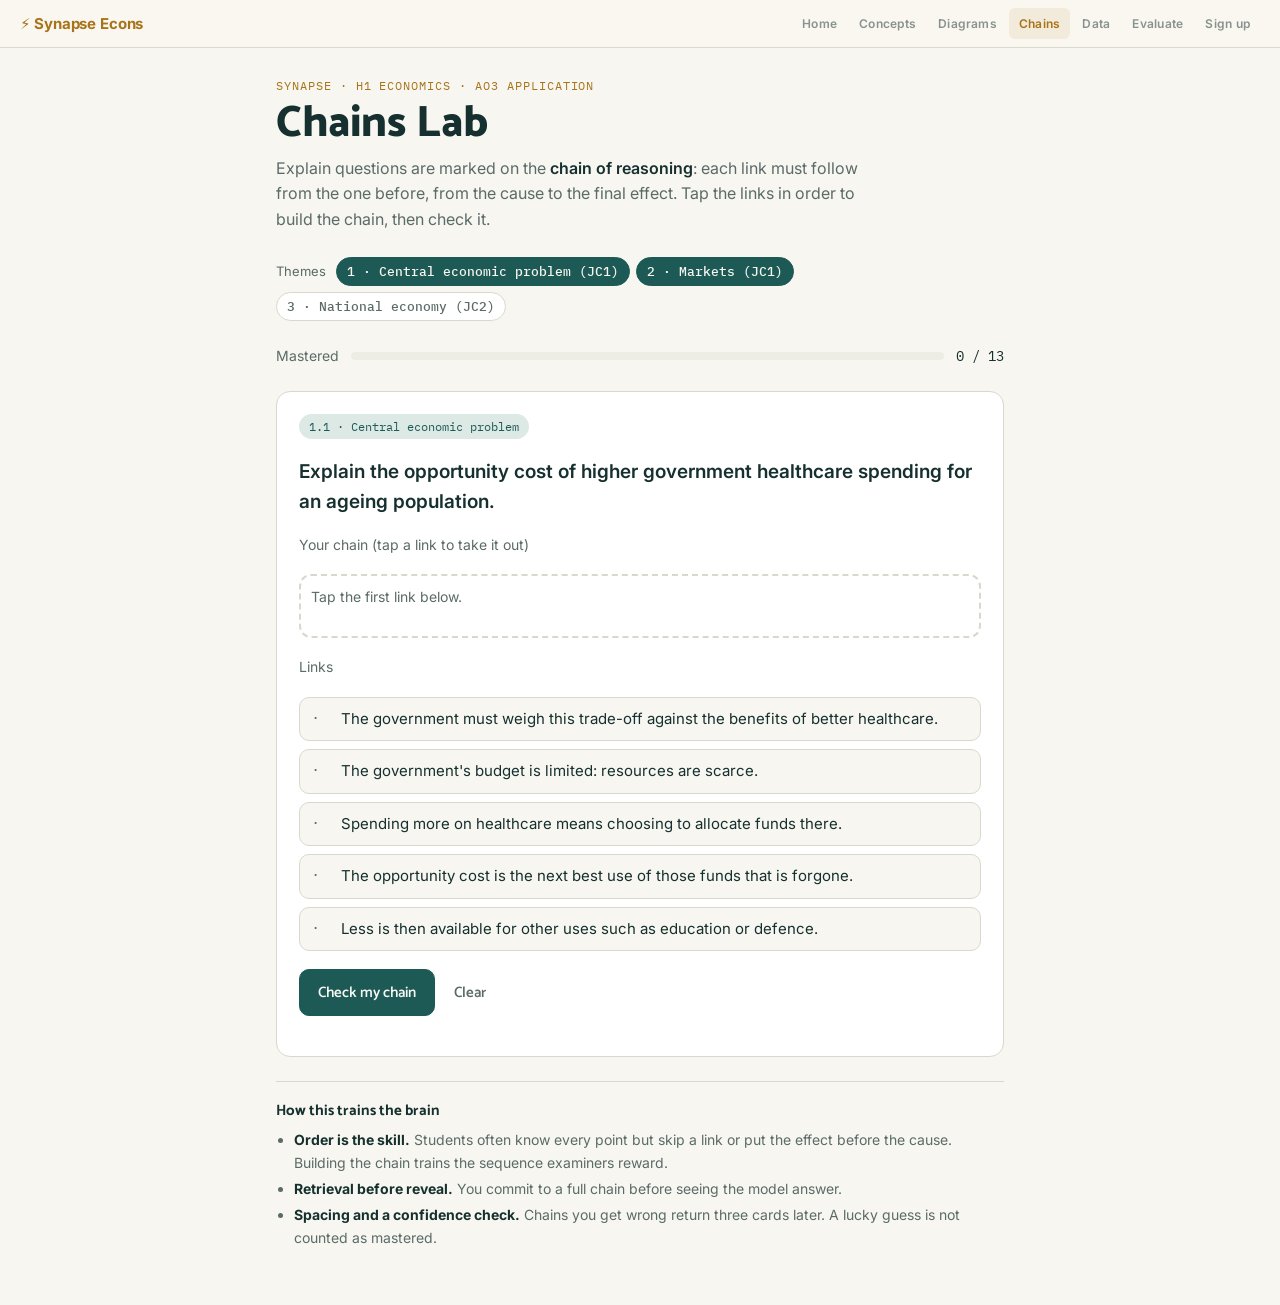
==== commit 5e7b9a78: "Make sign-up compulsory from the second question The first question on the site is free. Trying to a" ====
--- a/chains.html
+++ b/chains.html
@@ -245,7 +245,7 @@
     <div class="row"><button class="btn primary" id="chk" ${placed.length<v.x.length?'disabled':''}>Check my chain</button><button class="btn ghost" id="clr">Clear</button></div>`}
     <div id="fb"></div>`;
   if(done)return;
-  el.querySelectorAll('.pool .step').forEach(b=>b.onclick=()=>{cur.placed.push(+b.dataset.i);render()});
+  el.querySelectorAll('.pool .step').forEach(b=>b.onclick=()=>{if(window.synAllow&&!synAllow('chains:'+cur.v.id,()=>b.click()))return;cur.placed.push(+b.dataset.i);render()});
   el.querySelectorAll('#slots .step').forEach(b=>b.onclick=()=>{cur.placed=cur.placed.filter(i=>i!==+b.dataset.i);render()});
   document.getElementById('clr').onclick=()=>{cur.placed=[];render()};
   document.getElementById('chk').onclick=check;
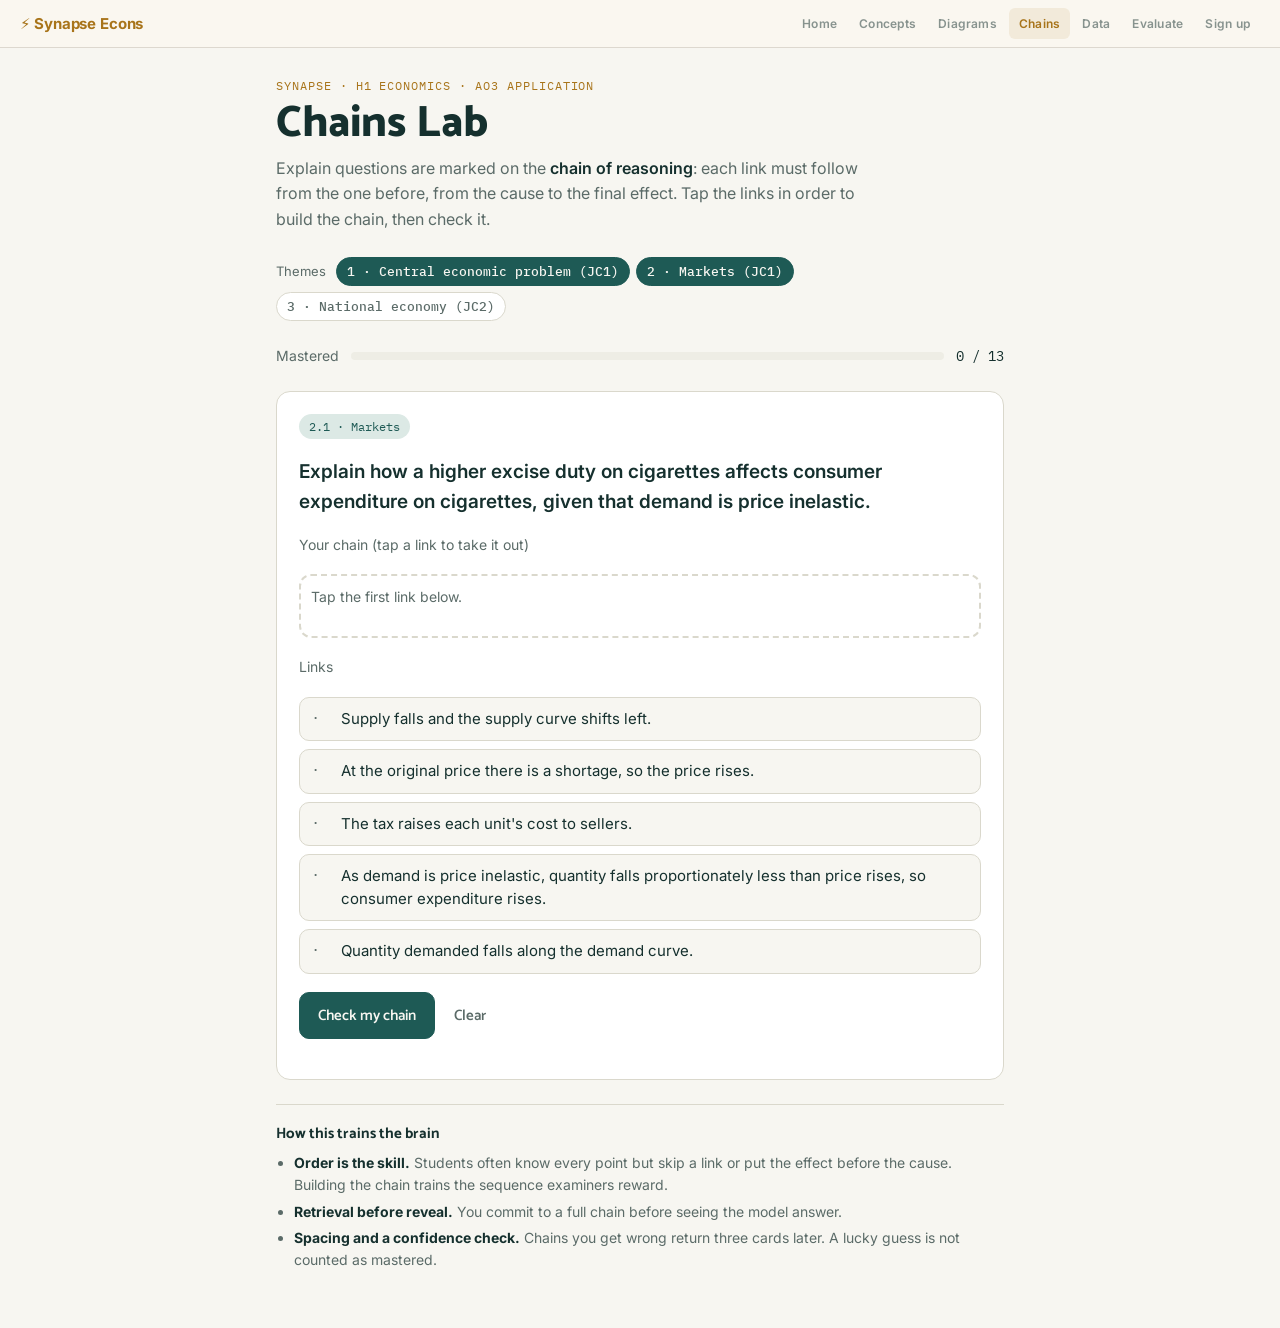
==== commit b95f3420: "Add one-off passes: free first round per lab, then Stripe pay screen Dormant until Stripe Payment Li" ====
--- a/chains.html
+++ b/chains.html
@@ -268,5 +268,6 @@
 </script>
 <script src="assets/config.js"></script>
 <script src="assets/track.js" defer></script>
+<script src="assets/pay.js" defer></script>
 </body>
 </html>
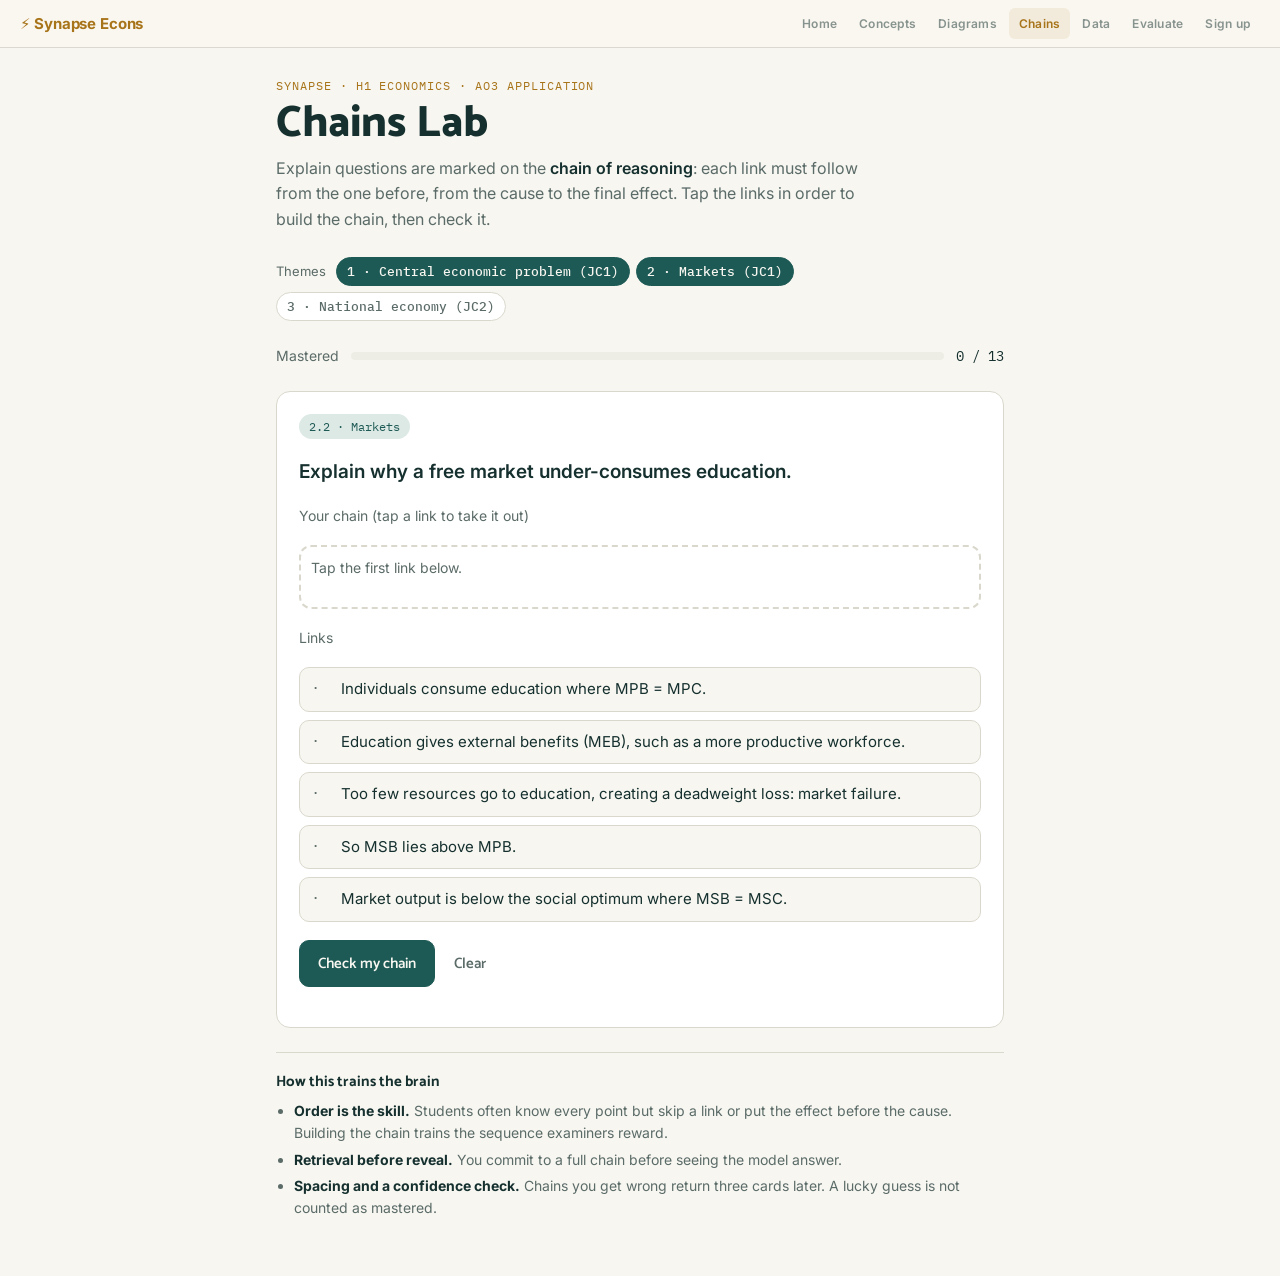
==== commit 0c08b8c1: "Show data sources only in the admin view; add /synapsearchitect The "Source: …" line under each data" ====
--- a/chains.html
+++ b/chains.html
@@ -61,7 +61,7 @@
 const esc=t=>String(t).replace(/[&<>"]/g,c=>({"&":"&amp;","<":"&lt;",">":"&gt;",'"':"&quot;"}[c]));
 const shuffle=a=>{a=a.slice();for(let i=a.length-1;i>0;i--){const j=Math.random()*(i+1)|0;[a[i],a[j]]=[a[j],a[i]]}return a};
 const pick=a=>a[Math.random()*a.length|0];
-const ARCH=new URLSearchParams(location.search).get('view')==='architect';
+const ARCH=(()=>{try{return new URLSearchParams(location.search).get('view')==='architect'||localStorage.getItem('synapse-architect')==='1'}catch(e){return false}})();
 const CHAINS=[
  {k:"2.1",q:"Explain how a higher excise duty on cigarettes affects consumer expenditure on cigarettes, given that demand is price inelastic.",x:[
   "The tax raises each unit's cost to sellers.",
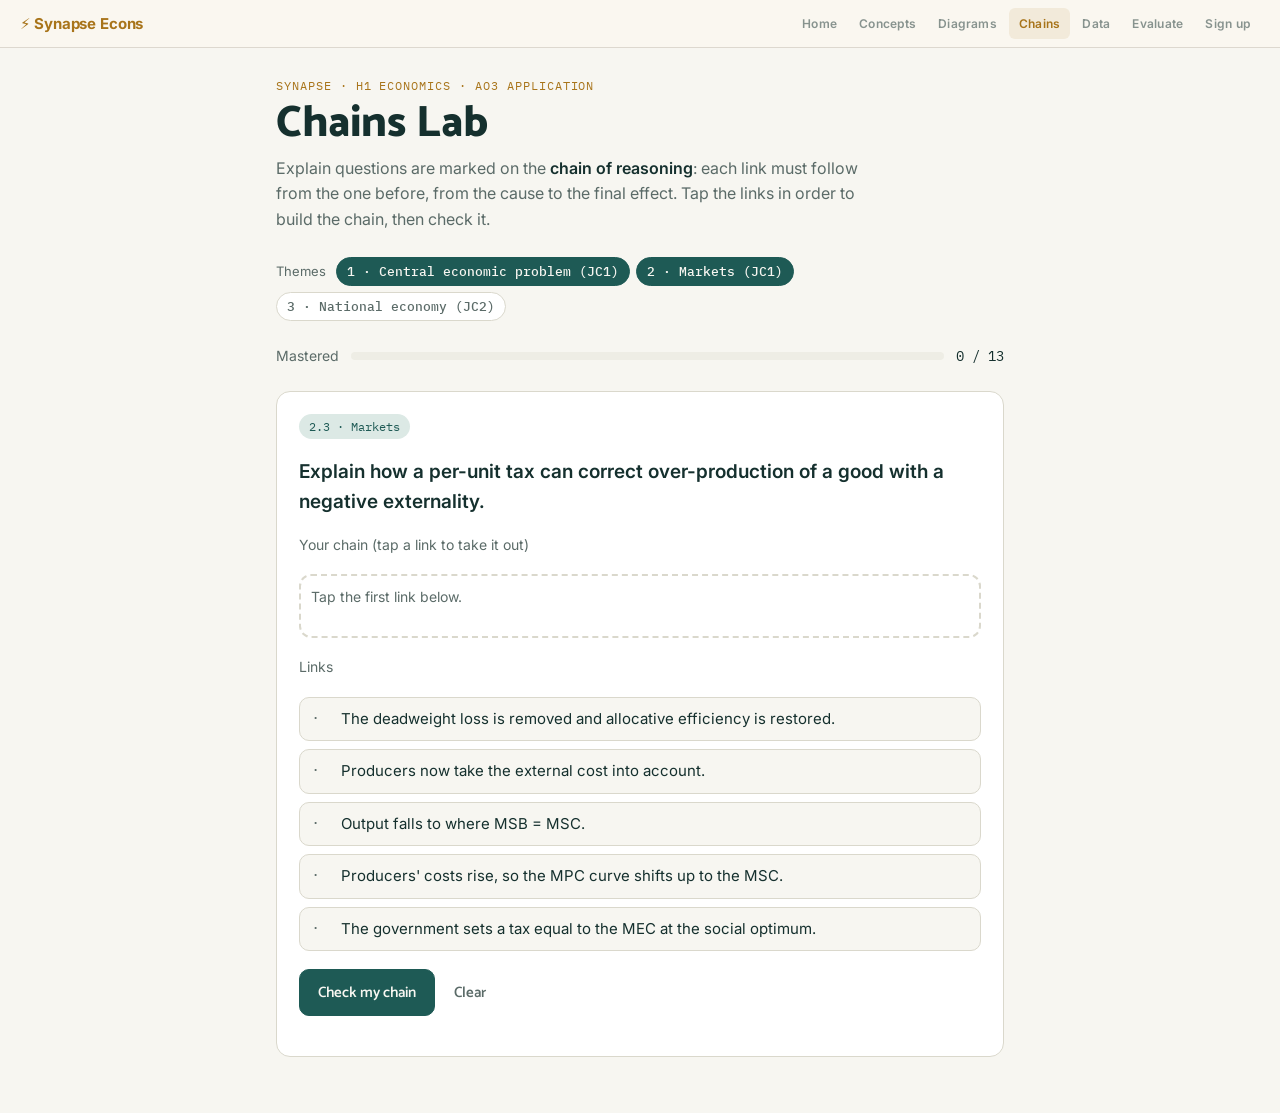
==== commit f5bafded: "Archive the brain-science and research copy off the live site Moves the hero research badge, stats b" ====
--- a/chains.html
+++ b/chains.html
@@ -46,15 +46,6 @@
   <div class="levels" id="themes"><span class="lab">Themes</span></div>
   <div class="meter"><span>Mastered</span><div class="bar"><i class="mbar"></i></div><span class="num mnum"></span></div>
   <div class="card" id="dcard"></div>
-
-  <footer class="why">
-    <h3>How this trains the brain</h3>
-    <ul>
-      <li><b>Order is the skill.</b> Students often know every point but skip a link or put the effect before the cause. Building the chain trains the sequence examiners reward.</li>
-      <li><b>Retrieval before reveal.</b> You commit to a full chain before seeing the model answer.</li>
-      <li><b>Spacing and a confidence check.</b> Chains you get wrong return three cards later. A lucky guess is not counted as mastered.</li>
-    </ul>
-  </footer>
 </div>
 
 <script>
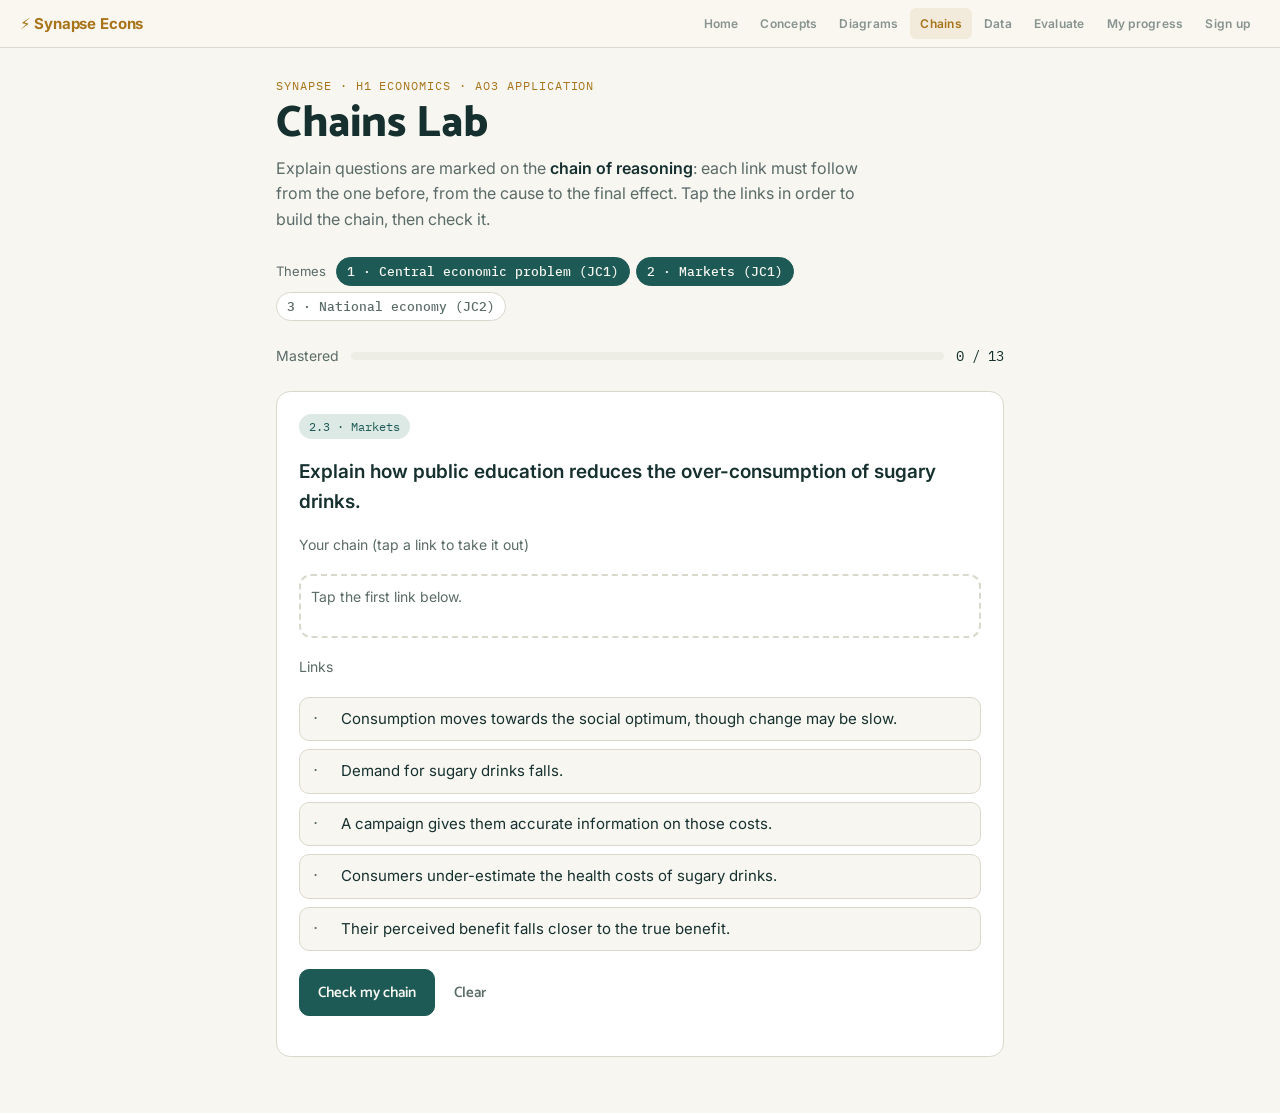
==== commit 5d078f16: "Add a My progress page students can open Labs now record their mastered count, and round and paper s" ====
--- a/chains.html
+++ b/chains.html
@@ -25,6 +25,7 @@
     <a href="chains.html" data-page="chains">Chains</a>
     <a href="data.html" data-page="data">Data</a>
     <a href="evaluate.html" data-page="evaluate">Evaluate</a>
+    <a href="progress.html" data-page="progress">My progress</a>
   </div>
 </nav>
 <script>
@@ -210,7 +211,9 @@
 const thEl=document.getElementById('themes');
 [1,2,3].forEach(t=>{const b=document.createElement('button');b.className='lv';b.textContent=`${t} · ${THEME_NAMES[t]} (${YEAR[t]})`;b.setAttribute('aria-pressed',st.th.includes(t));
   b.onclick=()=>{const on=st.th.includes(t);if(on&&st.th.length===1)return;st.th=on?st.th.filter(x=>x!==t):[...st.th,t].sort();b.setAttribute('aria-pressed',!on);save();meter();startDrill()};thEl.appendChild(b)});
-function meter(){const P=pool(),m=P.filter(v=>(st.box[v.id]||0)>=MASTER).length;
+/* mastered count for the My progress page */
+function synM(k,m,n){try{const K='synapse-econs-mastery-v1',p=JSON.parse(localStorage.getItem(K)||'{}')||{};p[k]={m:m,n:n,at:Date.now()};localStorage.setItem(K,JSON.stringify(p))}catch(e){}}
+function meter(){synM('chains',CHAINS.filter(v=>(st.box[v.id]||0)>=MASTER).length,CHAINS.length);const P=pool(),m=P.filter(v=>(st.box[v.id]||0)>=MASTER).length;
   document.querySelector('.mbar').style.width=(P.length?m/P.length*100:0)+'%';document.querySelector('.mnum').textContent=`${m} / ${P.length}`}
 
 let dq=[],cur=null,round={seen:0,first:0},firstSet=new Set();
